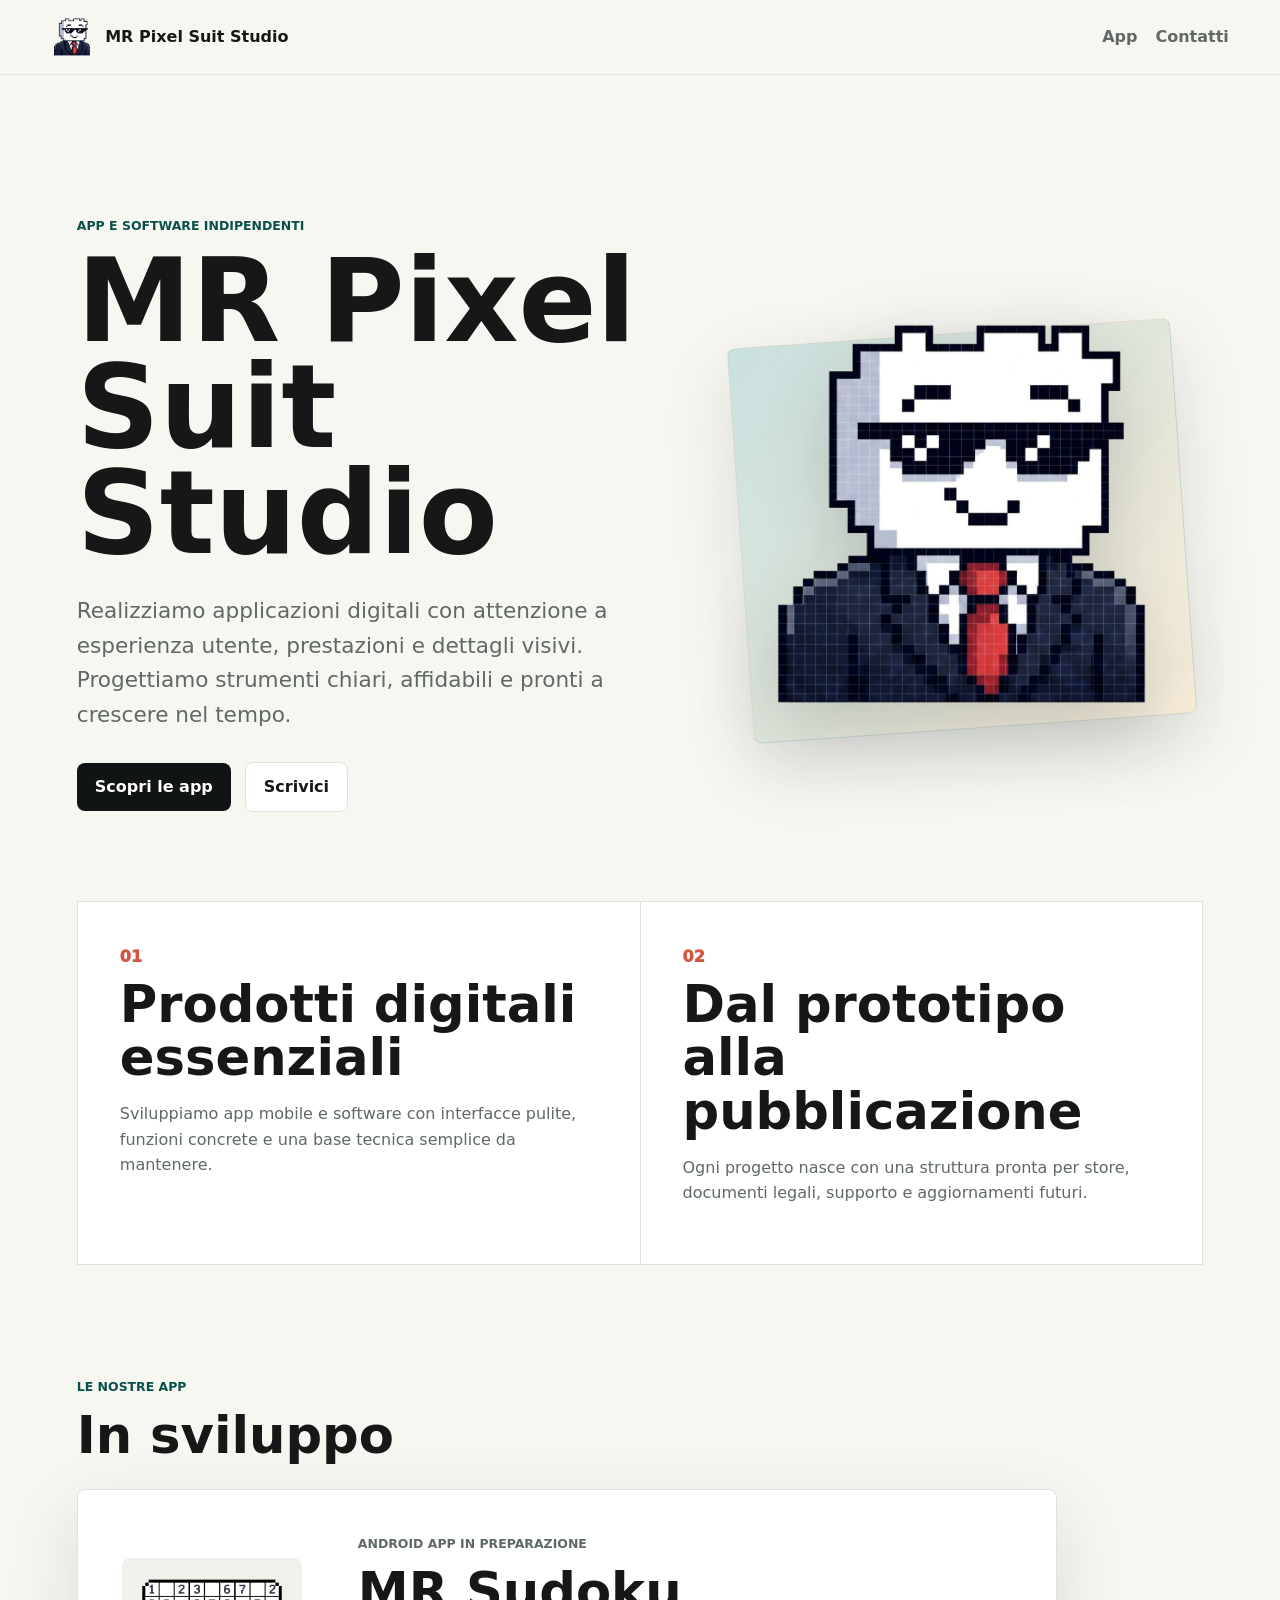
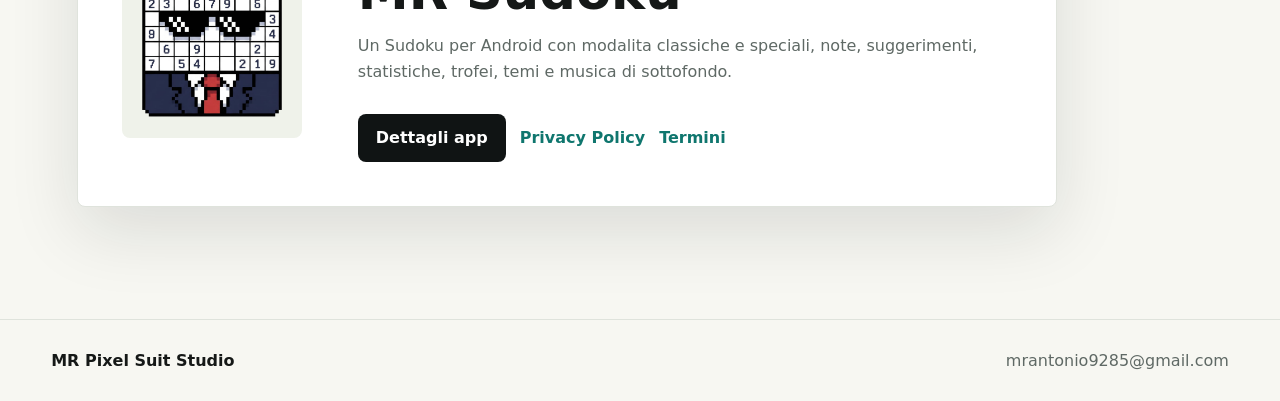
==== index.html @ 6f8a1f6c "Create static studio website" ====
<!doctype html>
<html lang="it">
  <head>
    <meta charset="utf-8" />
    <meta name="viewport" content="width=device-width, initial-scale=1" />
    <title>MR Pixel Suit Studio | App e software</title>
    <meta
      name="description"
      content="MR Pixel Suit Studio crea app e software curati, leggeri e pensati per essere semplici da usare. Scopri le applicazioni in sviluppo."
    />
    <link rel="icon" href="assets/mr-pixel-suit-studio.svg" type="image/svg+xml" />
    <link rel="stylesheet" href="styles.css" />
  </head>
  <body>
    <header class="site-header">
      <a class="brand" href="./" aria-label="MR Pixel Suit Studio homepage">
        <img src="assets/mr-pixel-suit-studio.svg" alt="" />
        <span>MR Pixel Suit Studio</span>
      </a>
      <nav aria-label="Navigazione principale">
        <a href="#apps">App</a>
        <a href="mailto:mrantonio9285@gmail.com">Contatti</a>
      </nav>
    </header>

    <main>
      <section class="hero">
        <div class="hero-copy">
          <p class="eyebrow">App e software indipendenti</p>
          <h1>MR Pixel Suit Studio</h1>
          <p class="hero-text">
            Realizziamo applicazioni digitali con attenzione a esperienza utente,
            prestazioni e dettagli visivi. Progettiamo strumenti chiari,
            affidabili e pronti a crescere nel tempo.
          </p>
          <div class="hero-actions">
            <a class="button primary" href="#apps">Scopri le app</a>
            <a class="button secondary" href="mailto:mrantonio9285@gmail.com">Scrivici</a>
          </div>
        </div>
        <div class="hero-visual" aria-hidden="true">
          <img src="assets/mr-pixel-suit-studio.svg" alt="" />
        </div>
      </section>

      <section class="intro" aria-label="Cosa facciamo">
        <div>
          <span class="metric">01</span>
          <h2>Prodotti digitali essenziali</h2>
          <p>
            Sviluppiamo app mobile e software con interfacce pulite, funzioni
            concrete e una base tecnica semplice da mantenere.
          </p>
        </div>
        <div>
          <span class="metric">02</span>
          <h2>Dal prototipo alla pubblicazione</h2>
          <p>
            Ogni progetto nasce con una struttura pronta per store, documenti
            legali, supporto e aggiornamenti futuri.
          </p>
        </div>
      </section>

      <section id="apps" class="apps-section">
        <div class="section-heading">
          <p class="eyebrow">Le nostre app</p>
          <h2>In sviluppo</h2>
        </div>

        <article class="app-card">
          <div class="app-icon">
            <img src="assets/mr-sudoku.svg" alt="Logo Mr Sudoku" />
          </div>
          <div class="app-content">
            <p class="app-status">Android app in preparazione</p>
            <h3>MR Sudoku</h3>
            <p>
              Un Sudoku per Android con modalita classiche e speciali, note,
              suggerimenti, statistiche, trofei, temi e musica di sottofondo.
            </p>
            <div class="app-links" aria-label="Link Mr Sudoku">
              <a class="button primary" href="apps/mr-sudoku/">Dettagli app</a>
              <a class="text-link" href="apps/mr-sudoku/privacy.html">Privacy Policy</a>
              <a class="text-link" href="apps/mr-sudoku/terms.html">Termini</a>
            </div>
          </div>
        </article>
      </section>
    </main>

    <footer class="site-footer">
      <p>MR Pixel Suit Studio</p>
      <a href="mailto:mrantonio9285@gmail.com">mrantonio9285@gmail.com</a>
    </footer>
  </body>
</html>
---- styles.css ----
:root {
  color-scheme: light;
  --bg: #f7f7f2;
  --surface: #ffffff;
  --surface-strong: #101414;
  --text: #151817;
  --muted: #5f6965;
  --line: #dfe3dc;
  --accent: #0f766e;
  --accent-dark: #0b4f4a;
  --gold: #d99b30;
  --coral: #d4553f;
  --shadow: 0 24px 70px rgba(20, 28, 28, 0.12);
}

* {
  box-sizing: border-box;
}

html {
  scroll-behavior: smooth;
}

body {
  margin: 0;
  background: var(--bg);
  color: var(--text);
  font-family:
    Inter, ui-sans-serif, system-ui, -apple-system, BlinkMacSystemFont, "Segoe UI",
    sans-serif;
  line-height: 1.6;
}

a {
  color: inherit;
  text-decoration: none;
}

.site-header {
  position: sticky;
  top: 0;
  z-index: 10;
  display: flex;
  align-items: center;
  justify-content: space-between;
  gap: 24px;
  padding: 16px clamp(18px, 4vw, 56px);
  background: rgba(247, 247, 242, 0.86);
  border-bottom: 1px solid rgba(20, 24, 23, 0.08);
  backdrop-filter: blur(18px);
}

.brand {
  display: inline-flex;
  align-items: center;
  gap: 12px;
  min-width: 0;
  font-weight: 800;
}

.brand img {
  width: 42px;
  height: 42px;
  flex: 0 0 auto;
}

.brand span {
  overflow-wrap: anywhere;
}

nav {
  display: flex;
  gap: 18px;
  color: var(--muted);
  font-weight: 700;
}

nav a:hover,
.text-link:hover {
  color: var(--accent-dark);
}

main {
  overflow: hidden;
}

.hero {
  display: grid;
  grid-template-columns: minmax(0, 1.08fr) minmax(280px, 0.92fr);
  align-items: center;
  gap: clamp(28px, 6vw, 88px);
  min-height: calc(100svh - 74px);
  padding: clamp(48px, 8vw, 96px) clamp(18px, 6vw, 88px) 44px;
}

.hero-copy {
  max-width: 760px;
}

.eyebrow,
.app-status {
  margin: 0 0 12px;
  color: var(--accent-dark);
  font-size: 0.78rem;
  font-weight: 900;
  letter-spacing: 0;
  text-transform: uppercase;
}

h1,
h2,
h3,
p {
  overflow-wrap: anywhere;
}

h1 {
  margin: 0;
  font-size: clamp(3.2rem, 9vw, 7.6rem);
  line-height: 0.92;
  letter-spacing: 0;
}

.hero-text {
  max-width: 680px;
  margin: 28px 0 0;
  color: var(--muted);
  font-size: clamp(1.05rem, 2.2vw, 1.35rem);
}

.hero-actions,
.app-links {
  display: flex;
  flex-wrap: wrap;
  align-items: center;
  gap: 14px;
  margin-top: 30px;
}

.button {
  display: inline-flex;
  min-height: 46px;
  align-items: center;
  justify-content: center;
  border-radius: 8px;
  padding: 11px 18px;
  font-weight: 850;
}

.button.primary {
  background: var(--surface-strong);
  color: #ffffff;
}

.button.secondary {
  border: 1px solid var(--line);
  background: var(--surface);
}

.hero-visual {
  position: relative;
  display: grid;
  place-items: center;
  min-height: 360px;
}

.hero-visual::before {
  position: absolute;
  inset: 8% 4% 0;
  content: "";
  background:
    linear-gradient(135deg, rgba(15, 118, 110, 0.22), rgba(217, 155, 48, 0.18)),
    var(--surface);
  border: 1px solid rgba(20, 24, 23, 0.08);
  border-radius: 8px;
  transform: rotate(-4deg);
  box-shadow: var(--shadow);
}

.hero-visual img {
  position: relative;
  width: min(78vw, 430px);
  max-width: 100%;
  filter: drop-shadow(0 26px 38px rgba(17, 24, 24, 0.18));
}

.intro {
  display: grid;
  grid-template-columns: repeat(2, minmax(0, 1fr));
  gap: 1px;
  margin: 0 clamp(18px, 6vw, 88px);
  border: 1px solid var(--line);
  background: var(--line);
}

.intro > div {
  background: var(--surface);
  padding: clamp(24px, 4vw, 42px);
}

.metric {
  color: var(--coral);
  font-weight: 950;
}

.intro h2,
.section-heading h2,
.legal h1 {
  margin: 8px 0 12px;
  font-size: clamp(1.8rem, 4vw, 3.4rem);
  line-height: 1.05;
}

.intro p,
.app-content p,
.legal p,
.legal li {
  color: var(--muted);
}

.apps-section {
  padding: clamp(64px, 10vw, 112px) clamp(18px, 6vw, 88px);
}

.section-heading {
  max-width: 760px;
  margin-bottom: 26px;
}

.app-card {
  display: grid;
  grid-template-columns: 180px minmax(0, 1fr);
  gap: clamp(24px, 5vw, 56px);
  align-items: center;
  max-width: 980px;
  background: var(--surface);
  border: 1px solid var(--line);
  border-radius: 8px;
  padding: clamp(22px, 4vw, 44px);
  box-shadow: var(--shadow);
}

.app-icon {
  display: grid;
  place-items: center;
  aspect-ratio: 1;
  background: #eff2ea;
  border-radius: 8px;
}

.app-icon img {
  width: 78%;
}

.app-content h3 {
  margin: 0;
  font-size: clamp(2rem, 4vw, 4rem);
  line-height: 1;
}

.text-link {
  color: var(--accent);
  font-weight: 850;
}

.site-footer {
  display: flex;
  justify-content: space-between;
  gap: 18px;
  padding: 28px clamp(18px, 4vw, 56px);
  color: var(--muted);
  border-top: 1px solid var(--line);
}

.site-footer p {
  margin: 0;
  color: var(--text);
  font-weight: 800;
}

.app-detail,
.legal {
  width: min(980px, calc(100% - 36px));
  margin: 0 auto;
  padding: clamp(44px, 8vw, 86px) 0;
}

.app-hero {
  display: grid;
  grid-template-columns: 150px minmax(0, 1fr);
  gap: clamp(22px, 5vw, 46px);
  align-items: center;
  margin-bottom: 44px;
}

.app-hero img {
  width: 150px;
  border-radius: 8px;
  background: var(--surface);
}

.feature-list {
  display: grid;
  grid-template-columns: repeat(2, minmax(0, 1fr));
  gap: 12px;
  padding: 0;
  list-style: none;
}

.feature-list li,
.legal-card {
  background: var(--surface);
  border: 1px solid var(--line);
  border-radius: 8px;
  padding: 18px;
}

.legal {
  max-width: 860px;
}

.legal-card h2 {
  margin-top: 30px;
  color: var(--text);
}

.legal-card a {
  color: var(--accent-dark);
  font-weight: 850;
}

@media (max-width: 760px) {
  .site-header,
  .site-footer {
    align-items: flex-start;
    flex-direction: column;
  }

  .hero,
  .intro,
  .app-card,
  .app-hero,
  .feature-list {
    grid-template-columns: 1fr;
  }

  .hero {
    min-height: auto;
  }

  .hero-visual {
    min-height: 260px;
  }

  .app-card {
    gap: 22px;
  }

  .app-icon {
    width: min(180px, 60vw);
  }
}
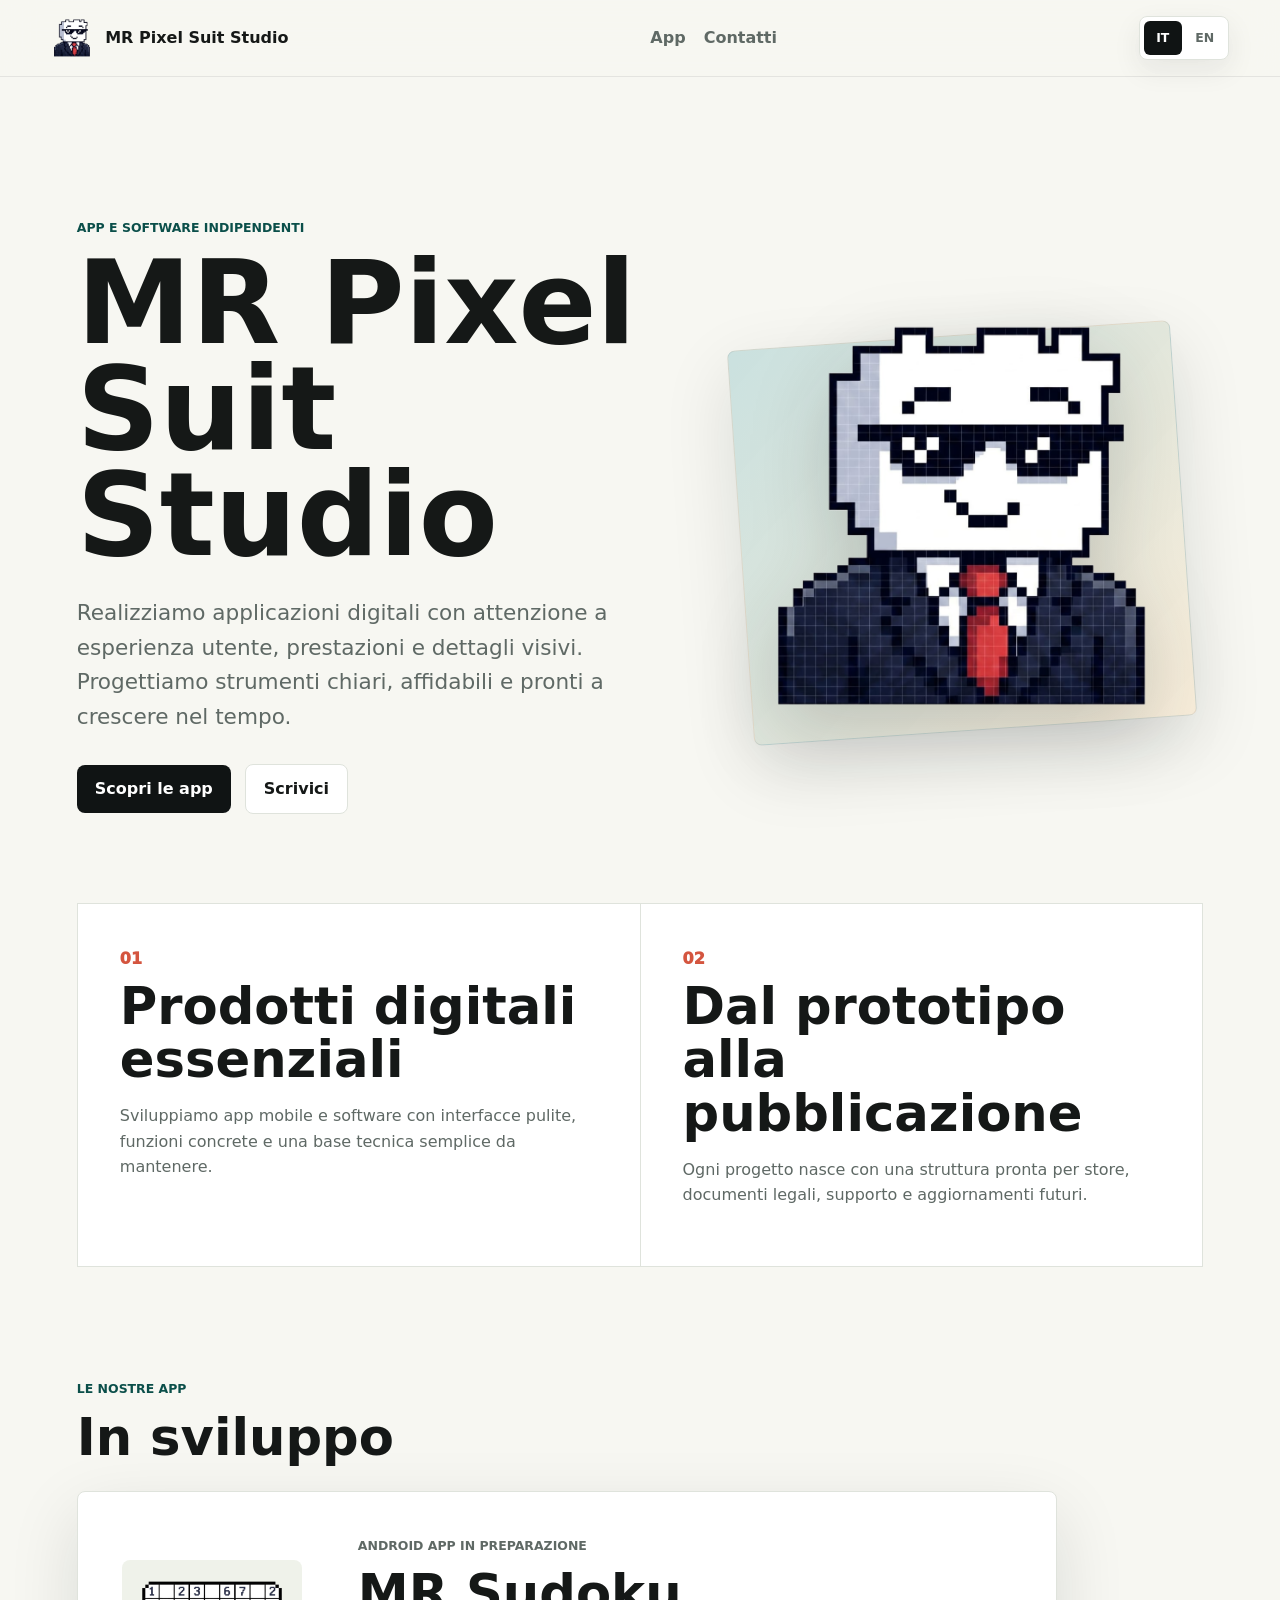
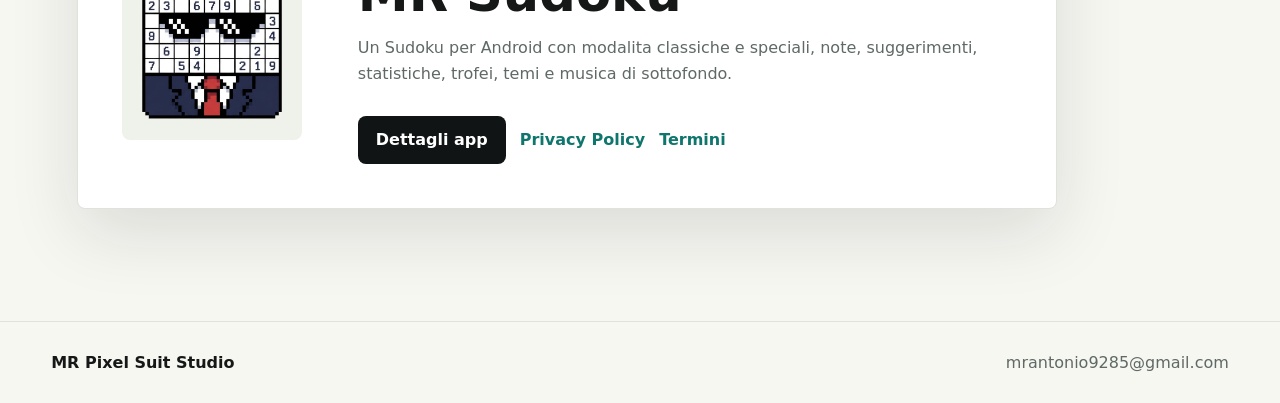
==== commit 840375cc: "Add English site version" ====
--- a/index.html
+++ b/index.html
@@ -21,6 +21,10 @@
         <a href="#apps">App</a>
         <a href="mailto:mrantonio9285@gmail.com">Contatti</a>
       </nav>
+      <div class="language-switcher" aria-label="Selettore lingua">
+        <span aria-current="page">IT</span>
+        <a href="en/" lang="en">EN</a>
+      </div>
     </header>
 
     <main>
--- a/styles.css
+++ b/styles.css
@@ -80,6 +80,42 @@
   color: var(--accent-dark);
 }
 
+.language-switcher {
+  display: inline-flex;
+  align-items: center;
+  gap: 4px;
+  padding: 4px;
+  background: var(--surface);
+  border: 1px solid var(--line);
+  border-radius: 8px;
+  box-shadow: 0 10px 28px rgba(20, 28, 28, 0.08);
+}
+
+.language-switcher a,
+.language-switcher span {
+  display: inline-flex;
+  min-width: 38px;
+  min-height: 34px;
+  align-items: center;
+  justify-content: center;
+  border-radius: 6px;
+  font-size: 0.78rem;
+  font-weight: 900;
+}
+
+.language-switcher span {
+  background: var(--surface-strong);
+  color: #ffffff;
+}
+
+.language-switcher a {
+  color: var(--muted);
+}
+
+.language-switcher a:hover {
+  color: var(--accent-dark);
+}
+
 main {
   overflow: hidden;
 }
@@ -336,6 +372,10 @@
     flex-direction: column;
   }
 
+  .site-header {
+    gap: 14px;
+  }
+
   .hero,
   .intro,
   .app-card,
@@ -360,4 +400,3 @@
     width: min(180px, 60vw);
   }
 }
-
